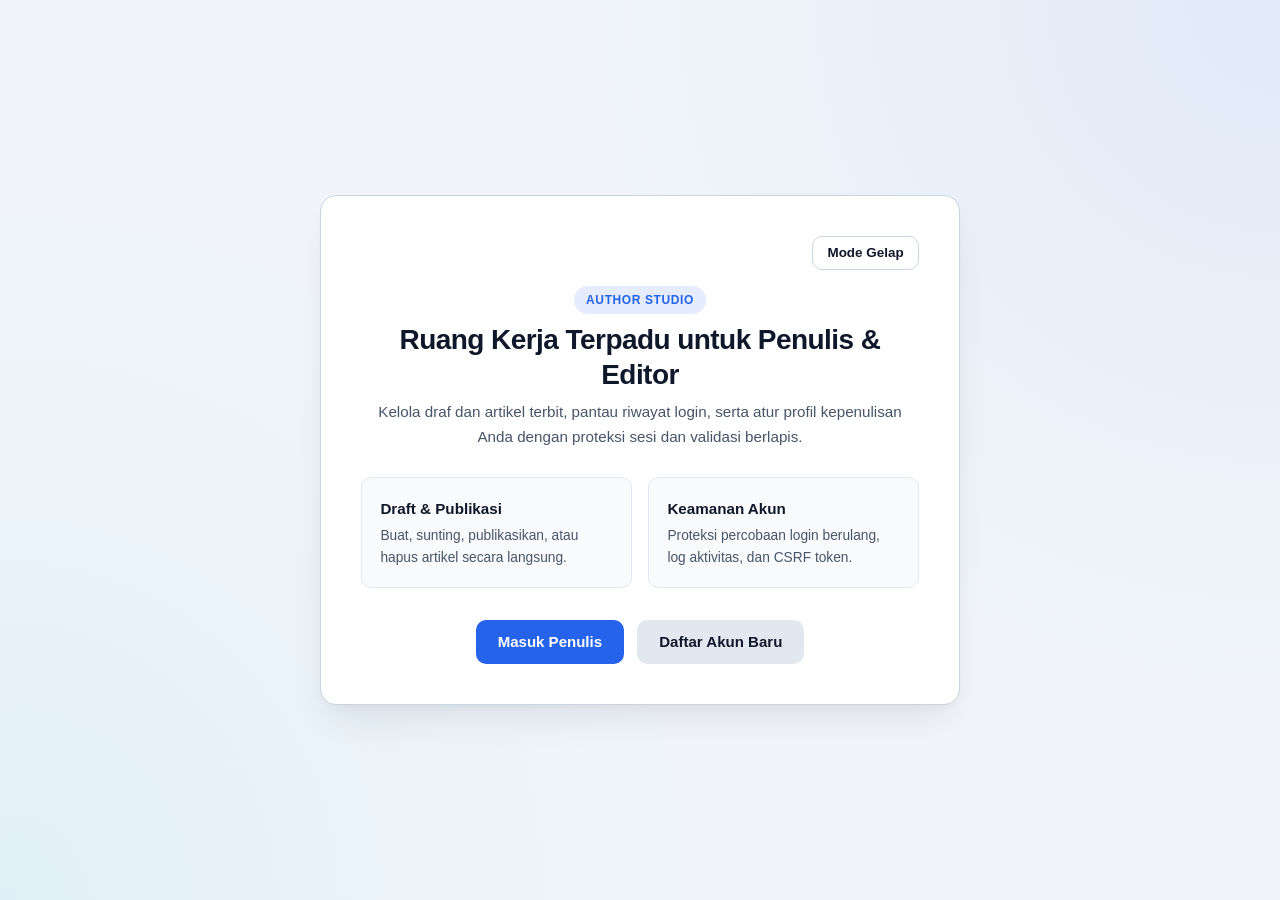
==== index.html @ 5f5a5c3e "Add files via upload" ====
<!DOCTYPE html>
<html lang="id" data-theme="light">
<head>
    <meta charset="UTF-8">
    <meta name="viewport" content="width=device-width, initial-scale=1.0">
    <title>Author Studio — Portal Penulis &amp; Publikasi</title>
    <link rel="stylesheet" href="assets/css/style.css">
</head>
<body>
    <main class="page-wrapper">
        <section class="card hero-card">
            <div class="top-bar-right">
                <button type="button" id="theme-toggle" class="btn btn-ghost btn-sm" aria-label="Ganti tema gelap atau terang">
                    Mode Gelap
                </button>
            </div>

            <header class="card-header">
                <span class="badge">Author Studio</span>
                <h1>Ruang Kerja Terpadu untuk Penulis &amp; Editor</h1>
                <p class="subtitle">
                    Kelola draf dan artikel terbit, pantau riwayat login, serta atur profil kepenulisan Anda dengan proteksi sesi dan validasi berlapis.
                </p>
            </header>

            <div class="feature-strip">
                <div class="feature-item">
                    <strong>Draft &amp; Publikasi</strong>
                    <span>Buat, sunting, publikasikan, atau hapus artikel secara langsung.</span>
                </div>
                <div class="feature-item">
                    <strong>Keamanan Akun</strong>
                    <span>Proteksi percobaan login berulang, log aktivitas, dan CSRF token.</span>
                </div>
            </div>

            <div class="hero-actions">
                <a href="componnent/login.html" class="btn btn-primary">Masuk Penulis</a>
                <a href="componnent/register.html" class="btn btn-secondary">Daftar Akun Baru</a>
            </div>
        </section>
    </main>

    <script src="assets/js/script.js"></script>
</body>
</html>
---- assets/css/style.css ----
/* ==========================================================================
   1. DESIGN TOKENS & THEME VARIABLES
   ========================================================================== */
:root {
    --font-sans: "Inter", -apple-system, BlinkMacSystemFont, "Segoe UI", Roboto, Oxygen, Ubuntu, Cantarell, sans-serif;
    --font-mono: ui-monospace, SFMono-Regular, Menlo, Monaco, Consolas, "Liberation Mono", monospace;

    /* Surface & Canvas */
    --bg-canvas: #f1f5f9;
    --bg-gradient: radial-gradient(circle at top right, rgba(37, 99, 235, 0.08), transparent 45%),
                   radial-gradient(circle at bottom left, rgba(14, 165, 233, 0.07), transparent 45%);
    --surface-card: #ffffff;
    --surface-subtle: #f8fafc;
    --surface-hover: #f1f5f9;

    /* Typography */
    --text-primary: #0f172a;
    --text-secondary: #475569;
    --text-muted: #64748b;

    /* Borders & Rings */
    --border-color: #cbd5e1;
    --border-subtle: #e2e8f0;
    --focus-ring: rgba(37, 99, 235, 0.22);

    /* Brand & Actions */
    --primary-color: #2563eb;
    --primary-hover: #1d4ed8;
    --secondary-bg: #e2e8f0;
    --secondary-hover: #cbd5e1;
    --danger-color: #dc2626;
    --danger-hover: #b91c1c;

    /* Status Badges & Alerts */
    --success-bg: #dcfce7;
    --success-border: #86efac;
    --success-text: #166534;

    --warning-bg: #fef3c7;
    --warning-border: #fde68a;
    --warning-text: #92400e;

    --error-bg: #fee2e2;
    --error-border: #fca5a5;
    --error-text: #991b1b;

    /* Elevation & Radii */
    --radius-sm: 6px;
    --radius-md: 10px;
    --radius-lg: 16px;
    --radius-full: 9999px;

    --shadow-card: 0 20px 38px -12px rgba(15, 23, 42, 0.1), 0 4px 12px -4px rgba(15, 23, 42, 0.05);
    --transition-fast: 0.18s ease;
}

html[data-theme="dark"] {
    --bg-canvas: #090d16;
    --bg-gradient: radial-gradient(circle at top right, rgba(59, 130, 246, 0.14), transparent 45%),
                   radial-gradient(circle at bottom left, rgba(14, 165, 233, 0.1), transparent 45%);
    --surface-card: #111827;
    --surface-subtle: #1e293b;
    --surface-hover: #263349;

    --text-primary: #f8fafc;
    --text-secondary: #cbd5e1;
    --text-muted: #94a3b8;

    --border-color: #334155;
    --border-subtle: #1e293b;
    --focus-ring: rgba(59, 130, 246, 0.32);

    --primary-color: #3b82f6;
    --primary-hover: #2563eb;
    --secondary-bg: #1e293b;
    --secondary-hover: #334155;
    --danger-color: #ef4444;
    --danger-hover: #dc2626;

    --success-bg: rgba(6, 78, 59, 0.65);
    --success-border: #059669;
    --success-text: #a7f3d0;

    --warning-bg: rgba(120, 53, 15, 0.65);
    --warning-border: #d97706;
    --warning-text: #fde68a;

    --error-bg: rgba(127, 29, 29, 0.65);
    --error-border: #dc2626;
    --error-text: #fecaca;

    --shadow-card: 0 24px 48px -12px rgba(0, 0, 0, 0.65);
}

/* ==========================================================================
   2. RESET & BASE TYPOGRAPHY
   ========================================================================== */
*,
*::before,
*::after {
    box-sizing: border-box;
    margin: 0;
    padding: 0;
}

html {
    font-size: 16px;
    -webkit-font-smoothing: antialiased;
    -moz-osx-font-smoothing: grayscale;
}

body {
    font-family: var(--font-sans);
    background-color: var(--bg-canvas);
    background-image: var(--bg-gradient);
    background-attachment: fixed;
    color: var(--text-primary);
    line-height: 1.6;
    min-height: 100vh;
    transition: background-color var(--transition-fast), color var(--transition-fast);
}

code {
    font-family: var(--font-mono);
    font-size: 0.82rem;
    padding: 0.15rem 0.4rem;
    border-radius: var(--radius-sm);
    background-color: var(--surface-subtle);
    border: 1px solid var(--border-subtle);
}

/* ==========================================================================
   3. PAGE CONTAINERS & CARD ARCHITECTURE
   ========================================================================== */
.page-wrapper {
    display: flex;
    align-items: center;
    justify-content: center;
    min-height: 100vh;
    padding: 2rem 1.25rem;
}

.dashboard-wrapper {
    align-items: flex-start;
}

.card {
    width: 100%;
    background-color: var(--surface-card);
    border: 1px solid var(--border-color);
    border-radius: var(--radius-lg);
    box-shadow: var(--shadow-card);
    padding: 2.5rem;
    transition: background-color var(--transition-fast), border-color var(--transition-fast);
}

.hero-card {
    max-width: 640px;
    text-align: center;
}

.auth-card {
    max-width: 490px;
}

.dashboard-card {
    max-width: 1060px;
}

/* ==========================================================================
   4. NAVIGATION BARS, HEADERS & HERO STRIPS
   ========================================================================== */
.top-bar-right {
    display: flex;
    justify-content: flex-end;
    margin-bottom: 1rem;
}

.top-bar-row {
    display: flex;
    align-items: center;
    justify-content: space-between;
    gap: 1rem;
    margin-bottom: 1.25rem;
}

.back-link {
    display: inline-flex;
    align-items: center;
    gap: 0.35rem;
    font-size: 0.875rem;
    font-weight: 500;
    color: var(--text-secondary);
    text-decoration: none;
    transition: color var(--transition-fast);
}

.back-link:hover {
    color: var(--primary-color);
}

.card-header {
    margin-bottom: 1.75rem;
}

.card-header h1 {
    font-size: 1.75rem;
    font-weight: 700;
    letter-spacing: -0.02em;
    line-height: 1.25;
    margin-top: 0.5rem;
}

.subtitle {
    color: var(--text-secondary);
    font-size: 0.95rem;
    margin-top: 0.5rem;
}

.badge {
    display: inline-flex;
    align-items: center;
    padding: 0.28rem 0.78rem;
    border-radius: var(--radius-full);
    background-color: rgba(37, 99, 235, 0.12);
    color: var(--primary-color);
    font-size: 0.75rem;
    font-weight: 700;
    letter-spacing: 0.05em;
    text-transform: uppercase;
}

.feature-strip {
    display: grid;
    grid-template-columns: repeat(auto-fit, minmax(230px, 1fr));
    gap: 1rem;
    text-align: left;
    margin-bottom: 2rem;
}

.feature-item {
    background-color: var(--surface-subtle);
    border: 1px solid var(--border-subtle);
    border-radius: var(--radius-md);
    padding: 1.15rem;
}

.feature-item strong {
    display: block;
    font-size: 0.95rem;
    font-weight: 600;
    margin-bottom: 0.25rem;
}

.feature-item span {
    display: block;
    font-size: 0.86rem;
    color: var(--text-secondary);
}

.hero-actions {
    display: flex;
    justify-content: center;
    flex-wrap: wrap;
    gap: 0.85rem;
}

/* ==========================================================================
   5. FORM CONTROLS, INPUTS & PASSWORD STRENGTH METER
   ========================================================================== */
.form-group {
    margin-bottom: 1.2rem;
}

.form-group label {
    display: block;
    font-size: 0.875rem;
    font-weight: 600;
    color: var(--text-primary);
    margin-bottom: 0.4rem;
}

.form-group input,
.form-group textarea,
.form-group select,
.filter-form input,
.filter-form select {
    width: 100%;
    padding: 0.72rem 0.9rem;
    font-family: inherit;
    font-size: 0.94rem;
    color: var(--text-primary);
    background-color: var(--surface-card);
    border: 1px solid var(--border-color);
    border-radius: var(--radius-md);
    transition: border-color var(--transition-fast), box-shadow var(--transition-fast), background-color var(--transition-fast);
}

.form-group textarea {
    resize: vertical;
    min-height: 84px;
}

.form-group input::placeholder,
.form-group textarea::placeholder,
.filter-form input::placeholder {
    color: var(--text-muted);
}

.form-group input:focus,
.form-group textarea:focus,
.form-group select:focus,
.filter-form input:focus,
.filter-form select:focus {
    outline: none;
    border-color: var(--primary-color);
    box-shadow: 0 0 0 3.5px var(--focus-ring);
}

.form-group input.input-invalid,
.form-group textarea.input-invalid {
    border-color: var(--danger-color);
}

.form-row-2 {
    display: grid;
    grid-template-columns: repeat(auto-fit, minmax(230px, 1fr));
    gap: 1rem;
}

.form-row-inline {
    display: flex;
    align-items: flex-end;
    justify-content: space-between;
    flex-wrap: wrap;
    gap: 1rem;
}

.compact-group {
    margin-bottom: 0;
    min-width: 220px;
}

.password-wrapper {
    position: relative;
    display: flex;
    align-items: center;
}

.password-wrapper input {
    padding-right: 6rem;
}

.toggle-password {
    position: absolute;
    right: 0.55rem;
    padding: 0.3rem 0.55rem;
    border: none;
    border-radius: var(--radius-sm);
    background: transparent;
    color: var(--primary-color);
    font-family: inherit;
    font-size: 0.8rem;
    font-weight: 600;
    cursor: pointer;
    transition: background-color var(--transition-fast);
}

.toggle-password:hover {
    background-color: rgba(37, 99, 235, 0.1);
}

.strength-meter {
    width: 100%;
    height: 6px;
    margin-top: 0.55rem;
    background-color: var(--border-subtle);
    border-radius: var(--radius-full);
    overflow: hidden;
}

.strength-bar {
    width: 0%;
    height: 100%;
    border-radius: var(--radius-full);
    transition: width 0.25s ease, background-color 0.25s ease;
}

.helper-text {
    display: block;
    font-size: 0.78rem;
    color: var(--text-muted);
    margin-top: 0.35rem;
}

.error-text {
    display: block;
    min-height: 1.1em;
    font-size: 0.8rem;
    font-weight: 500;
    color: var(--danger-color);
    margin-top: 0.25rem;
}

/* ==========================================================================
   6. BUTTON SYSTEM
   ========================================================================== */
.btn {
    display: inline-flex;
    align-items: center;
    justify-content: center;
    gap: 0.45rem;
    padding: 0.75rem 1.3rem;
    border: 1px solid transparent;
    border-radius: var(--radius-md);
    font-family: inherit;
    font-size: 0.94rem;
    font-weight: 600;
    line-height: 1.2;
    text-decoration: none;
    cursor: pointer;
    transition: background-color var(--transition-fast), border-color var(--transition-fast), transform 0.1s ease;
}

.btn:active {
    transform: translateY(1px);
}

.btn-sm {
    padding: 0.5rem 0.9rem;
    font-size: 0.84rem;
}

.btn-xs {
    padding: 0.34rem 0.68rem;
    font-size: 0.78rem;
    border-radius: var(--radius-sm);
}

.btn-block {
    width: 100%;
    margin-top: 0.4rem;
}

.btn-primary {
    background-color: var(--primary-color);
    color: #ffffff;
}

.btn-primary:hover {
    background-color: var(--primary-hover);
}

.btn-secondary {
    background-color: var(--secondary-bg);
    color: var(--text-primary);
}

.btn-secondary:hover {
    background-color: var(--secondary-hover);
}

.btn-ghost {
    background-color: transparent;
    border-color: var(--border-color);
    color: var(--text-primary);
}

.btn-ghost:hover {
    background-color: var(--surface-subtle);
}

.btn-danger {
    background-color: var(--danger-color);
    color: #ffffff;
}

.btn-danger:hover {
    background-color: var(--danger-hover);
}

/* ==========================================================================
   7. ALERTS & CARD FOOTERS
   ========================================================================== */
.alert {
    padding: 0.9rem 1.05rem;
    border-radius: var(--radius-md);
    border: 1px solid transparent;
    font-size: 0.9rem;
    font-weight: 500;
    margin-bottom: 1.35rem;
}

.alert-error {
    background-color: var(--error-bg);
    border-color: var(--error-border);
    color: var(--error-text);
}

.alert-success {
    background-color: var(--success-bg);
    border-color: var(--success-border);
    color: var(--success-text);
}

.card-footer {
    margin-top: 1.75rem;
    padding-top: 1.25rem;
    border-top: 1px solid var(--border-subtle);
    text-align: center;
    font-size: 0.9rem;
    color: var(--text-secondary);
}

.card-footer a {
    color: var(--primary-color);
    font-weight: 600;
    text-decoration: none;
}

.card-footer a:hover {
    text-decoration: underline;
}

/* ==========================================================================
   8. DASHBOARD LAYOUT, METRIC CARDS & DATA TABLES
   ========================================================================== */
.dashboard-header {
    display: flex;
    align-items: flex-start;
    justify-content: space-between;
    flex-wrap: wrap;
    gap: 1rem;
    padding-bottom: 1.5rem;
    border-bottom: 1px solid var(--border-subtle);
    margin-bottom: 1.75rem;
}

.dashboard-header h1 {
    font-size: 1.65rem;
    font-weight: 700;
    letter-spacing: -0.02em;
    margin-top: 0.45rem;
}

.header-actions {
    display: flex;
    align-items: center;
    gap: 0.65rem;
}

.dashboard-grid {
    display: grid;
    grid-template-columns: repeat(auto-fit, minmax(200px, 1fr));
    gap: 1rem;
    margin-bottom: 2rem;
}

.stat-box {
    background-color: var(--surface-subtle);
    border: 1px solid var(--border-subtle);
    border-radius: var(--radius-md);
    padding: 1.25rem;
}

.stat-box h2 {
    font-size: 0.76rem;
    font-weight: 700;
    text-transform: uppercase;
    letter-spacing: 0.05em;
    color: var(--text-muted);
    margin-bottom: 0.4rem;
}

.stat-box p {
    font-size: 1.25rem;
    font-weight: 700;
    color: var(--text-primary);
}

.panel-section {
    margin-top: 2.25rem;
    padding-top: 1.75rem;
    border-top: 1px solid var(--border-subtle);
}

.panel-section h2 {
    font-size: 1.15rem;
    font-weight: 700;
    margin-bottom: 1.1rem;
}

.section-toolbar {
    display: flex;
    align-items: center;
    justify-content: space-between;
    flex-wrap: wrap;
    gap: 1rem;
    margin-bottom: 1.15rem;
}

.section-toolbar h2 {
    margin-bottom: 0;
}

.filter-form {
    display: flex;
    align-items: center;
    flex-wrap: wrap;
    gap: 0.55rem;
}

.filter-form input,
.filter-form select {
    width: auto;
    min-width: 165px;
    padding: 0.52rem 0.8rem;
    font-size: 0.86rem;
}

.table-responsive {
    width: 100%;
    overflow-x: auto;
    border: 1px solid var(--border-subtle);
    border-radius: var(--radius-md);
}

.data-table {
    width: 100%;
    border-collapse: collapse;
    font-size: 0.9rem;
}

.data-table th,
.data-table td {
    padding: 0.85rem 1rem;
    border-bottom: 1px solid var(--border-subtle);
    text-align: left;
    vertical-align: middle;
}

.data-table th {
    background-color: var(--surface-subtle);
    font-size: 0.78rem;
    font-weight: 700;
    text-transform: uppercase;
    letter-spacing: 0.04em;
    color: var(--text-muted);
}

.data-table tbody tr:nth-child(even) {
    background-color: rgba(148, 163, 184, 0.04);
}

.data-table tbody tr:hover {
    background-color: var(--surface-hover);
}

.data-table tbody tr:last-child td {
    border-bottom: none;
}

.pill {
    display: inline-block;
    padding: 0.22rem 0.6rem;
    border-radius: var(--radius-sm);
    background-color: var(--surface-subtle);
    border: 1px solid var(--border-color);
    font-size: 0.78rem;
    font-weight: 600;
}

.status-badge {
    display: inline-block;
    padding: 0.22rem 0.62rem;
    border-radius: var(--radius-full);
    border: 1px solid transparent;
    font-size: 0.72rem;
    font-weight: 700;
    letter-spacing: 0.03em;
}

.status-published,
.status-success {
    background-color: var(--success-bg);
    border-color: var(--success-border);
    color: var(--success-text);
}

.status-draft,
.status-locked {
    background-color: var(--warning-bg);
    border-color: var(--warning-border);
    color: var(--warning-text);
}

.status-failed {
    background-color: var(--error-bg);
    border-color: var(--error-border);
    color: var(--error-text);
}

.actions-cell {
    white-space: nowrap;
}

.inline-form {
    display: inline-block;
    margin-right: 0.35rem;
}

.text-muted {
    color: var(--text-muted);
    font-size: 0.82rem;
}

.empty-state {
    padding: 1.25rem;
    border-radius: var(--radius-md);
    background-color: var(--surface-subtle);
    border: 1px dashed var(--border-color);
    color: var(--text-muted);
    font-size: 0.9rem;
    text-align: center;
}

/* ==========================================================================
   9. RESPONSIVE BREAKPOINTS
   ========================================================================== */
@media (max-width: 600px) {
    .page-wrapper {
        padding: 1.25rem 0.85rem;
    }

    .card {
        padding: 1.5rem 1.25rem;
        border-radius: var(--radius-md);
    }

    .card-header h1 {
        font-size: 1.45rem;
    }

    .hero-actions .btn,
    .filter-form,
    .filter-form input,
    .filter-form select,
    .filter-form .btn {
        width: 100%;
    }
}
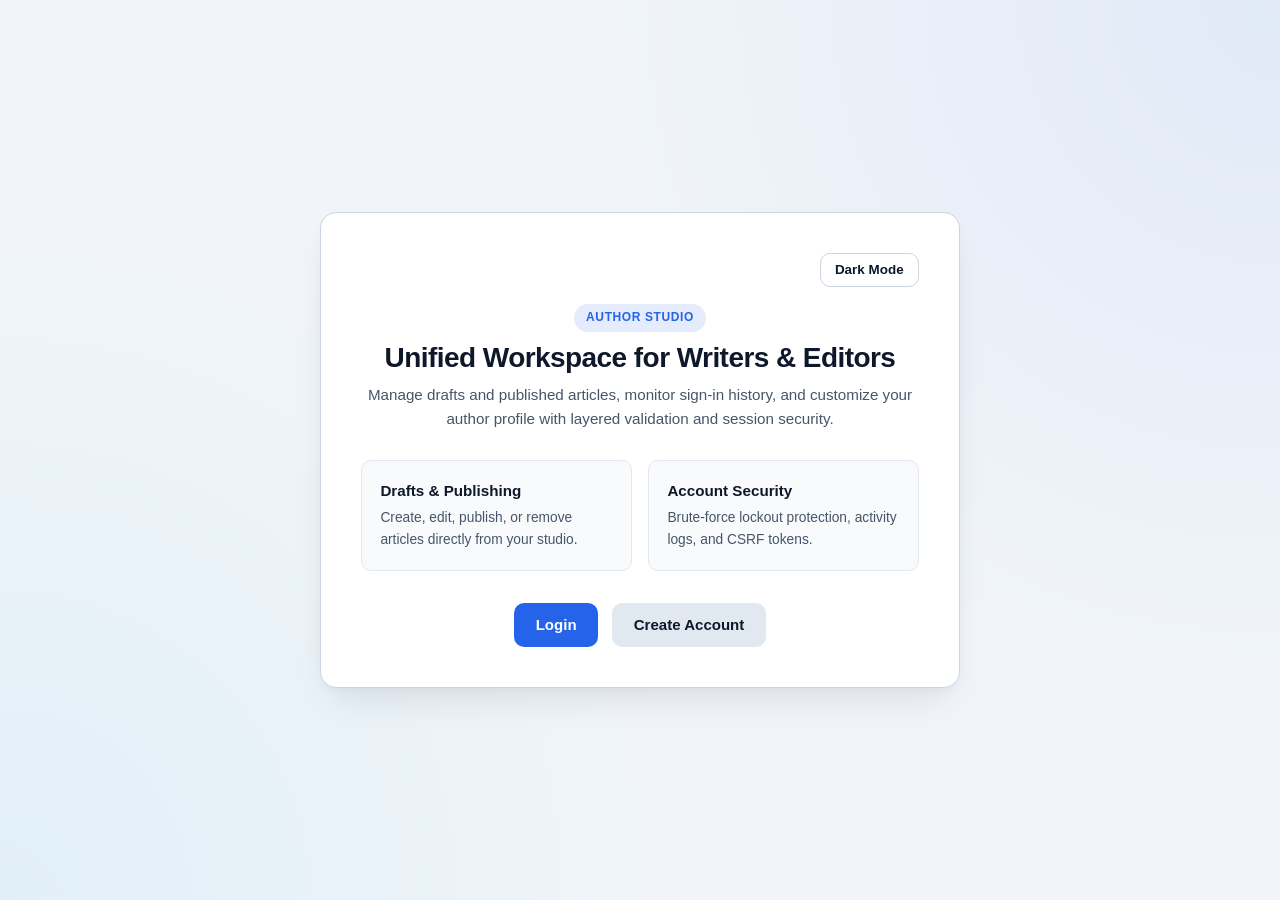
==== commit d6888b09: "Connect database schema and prepare web publishing" ====
--- a/index.html
+++ b/index.html
@@ -1,46 +1,51 @@
 <!DOCTYPE html>
-<html lang="id" data-theme="light">
+<html lang="en" data-theme="light">
+
 <head>
     <meta charset="UTF-8">
     <meta name="viewport" content="width=device-width, initial-scale=1.0">
-    <title>Author Studio — Portal Penulis &amp; Publikasi</title>
+    <title>Author Studio — Writer &amp; Publishing Portal</title>
     <link rel="stylesheet" href="assets/css/style.css">
 </head>
+
 <body>
     <main class="page-wrapper">
         <section class="card hero-card">
             <div class="top-bar-right">
-                <button type="button" id="theme-toggle" class="btn btn-ghost btn-sm" aria-label="Ganti tema gelap atau terang">
-                    Mode Gelap
+                <button type="button" id="theme-toggle" class="btn btn-ghost btn-sm"
+                    aria-label="Toggle dark or light theme">
+                    Dark Mode
                 </button>
             </div>
 
             <header class="card-header">
                 <span class="badge">Author Studio</span>
-                <h1>Ruang Kerja Terpadu untuk Penulis &amp; Editor</h1>
+                <h1>Unified Workspace for Writers &amp; Editors</h1>
                 <p class="subtitle">
-                    Kelola draf dan artikel terbit, pantau riwayat login, serta atur profil kepenulisan Anda dengan proteksi sesi dan validasi berlapis.
+                    Manage drafts and published articles, monitor sign-in history, and customize your author profile
+                    with layered validation and session security.
                 </p>
             </header>
 
             <div class="feature-strip">
                 <div class="feature-item">
-                    <strong>Draft &amp; Publikasi</strong>
-                    <span>Buat, sunting, publikasikan, atau hapus artikel secara langsung.</span>
+                    <strong>Drafts &amp; Publishing</strong>
+                    <span>Create, edit, publish, or remove articles directly from your studio.</span>
                 </div>
                 <div class="feature-item">
-                    <strong>Keamanan Akun</strong>
-                    <span>Proteksi percobaan login berulang, log aktivitas, dan CSRF token.</span>
+                    <strong>Account Security</strong>
+                    <span>Brute-force lockout protection, activity logs, and CSRF tokens.</span>
                 </div>
             </div>
 
             <div class="hero-actions">
-                <a href="componnent/login.html" class="btn btn-primary">Masuk Penulis</a>
-                <a href="componnent/register.html" class="btn btn-secondary">Daftar Akun Baru</a>
+                <a href="componnent/login.html" class="btn btn-primary">Login</a>
+                <a href="componnent/register.html" class="btn btn-secondary">Create Account</a>
             </div>
         </section>
     </main>
 
     <script src="assets/js/script.js"></script>
 </body>
-</html>
+
+</html>
